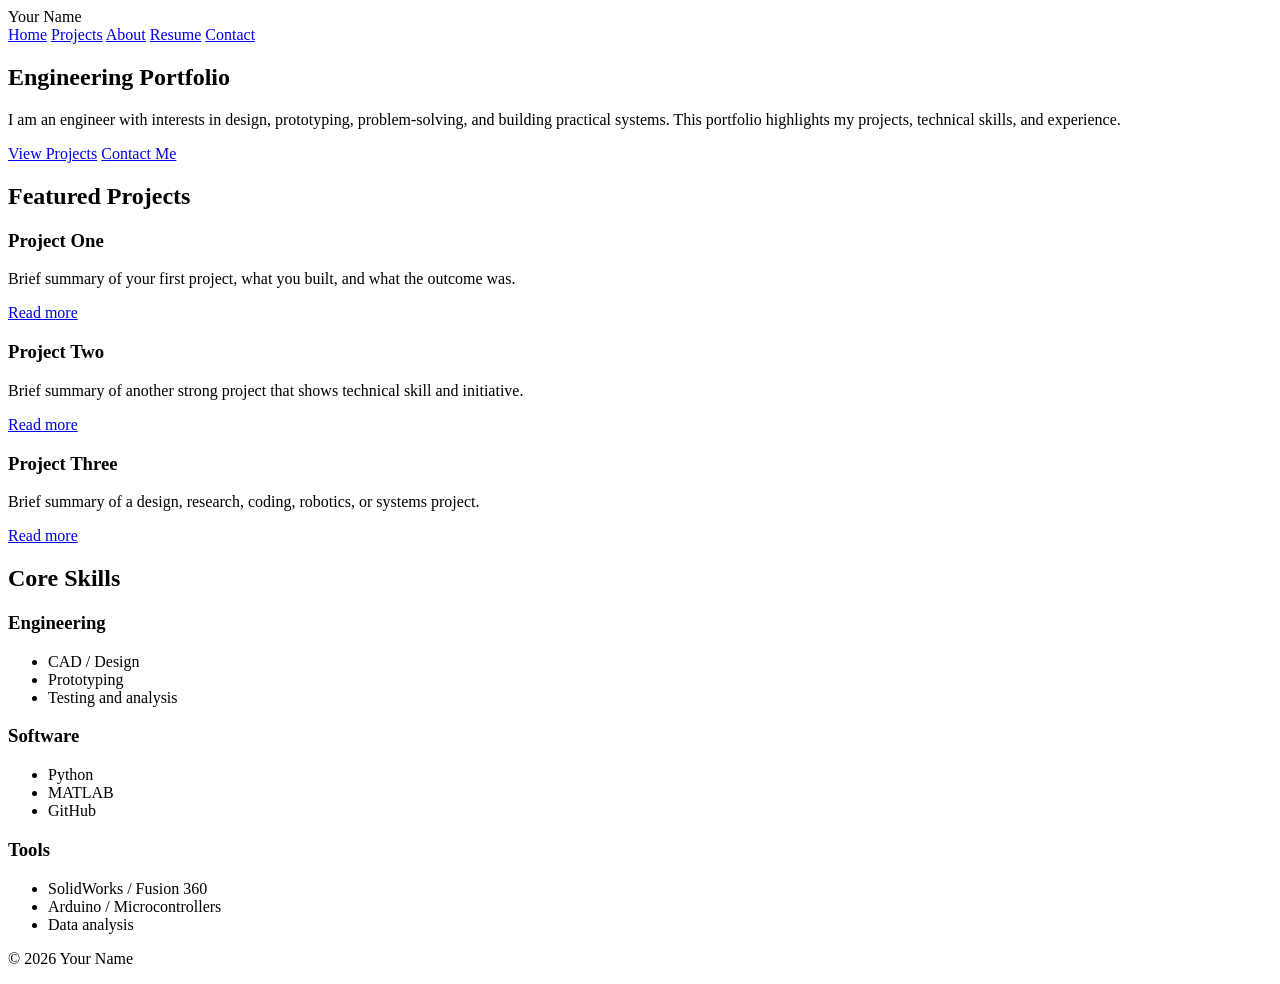
==== about.html @ e5e27752 "Create about.html" ====
<!DOCTYPE html>
<html lang="en">
<head>
  <meta charset="UTF-8">
  <meta name="viewport" content="width=device-width, initial-scale=1.0">
  <title>Your Name | Engineering Portfolio</title>
  <link rel="stylesheet" href="style.css">
</head>
<body>
  <header>
    <div class="container nav">
      <div class="logo">Your Name</div>
      <nav class="nav-links">
        <a href="index.html">Home</a>
        <a href="projects.html">Projects</a>
        <a href="about.html">About</a>
        <a href="resume.html">Resume</a>
        <a href="contact.html">Contact</a>
      </nav>
    </div>
  </header>

  <main>
    <section class="hero">
      <div class="container">
        <h1>Engineering Portfolio</h1>
        <p>
          I am an engineer with interests in design, prototyping, problem-solving, and building practical systems.
          This portfolio highlights my projects, technical skills, and experience.
        </p>
        <div class="button-group">
          <a class="btn btn-primary" href="projects.html">View Projects</a>
          <a class="btn btn-secondary" href="contact.html">Contact Me</a>
        </div>
      </div>
    </section>

    <section>
      <div class="container">
        <h2 class="section-title">Featured Projects</h2>
        <div class="card-grid">
          <div class="card">
            <h3>Project One</h3>
            <p>Brief summary of your first project, what you built, and what the outcome was.</p>
            <a href="projects.html">Read more</a>
          </div>
          <div class="card">
            <h3>Project Two</h3>
            <p>Brief summary of another strong project that shows technical skill and initiative.</p>
            <a href="projects.html">Read more</a>
          </div>
          <div class="card">
            <h3>Project Three</h3>
            <p>Brief summary of a design, research, coding, robotics, or systems project.</p>
            <a href="projects.html">Read more</a>
          </div>
        </div>
      </div>
    </section>

    <section>
      <div class="container">
        <h2 class="section-title">Core Skills</h2>
        <div class="card-grid">
          <div class="card">
            <h3>Engineering</h3>
            <ul class="skills-list">
              <li>CAD / Design</li>
              <li>Prototyping</li>
              <li>Testing and analysis</li>
            </ul>
          </div>
          <div class="card">
            <h3>Software</h3>
            <ul class="skills-list">
              <li>Python</li>
              <li>MATLAB</li>
              <li>GitHub</li>
            </ul>
          </div>
          <div class="card">
            <h3>Tools</h3>
            <ul class="skills-list">
              <li>SolidWorks / Fusion 360</li>
              <li>Arduino / Microcontrollers</li>
              <li>Data analysis</li>
            </ul>
          </div>
        </div>
      </div>
    </section>
  </main>

  <footer>
    <div class="container">
      <p>© 2026 Your Name</p>
    </div>
  </footer>
</body>
</html>
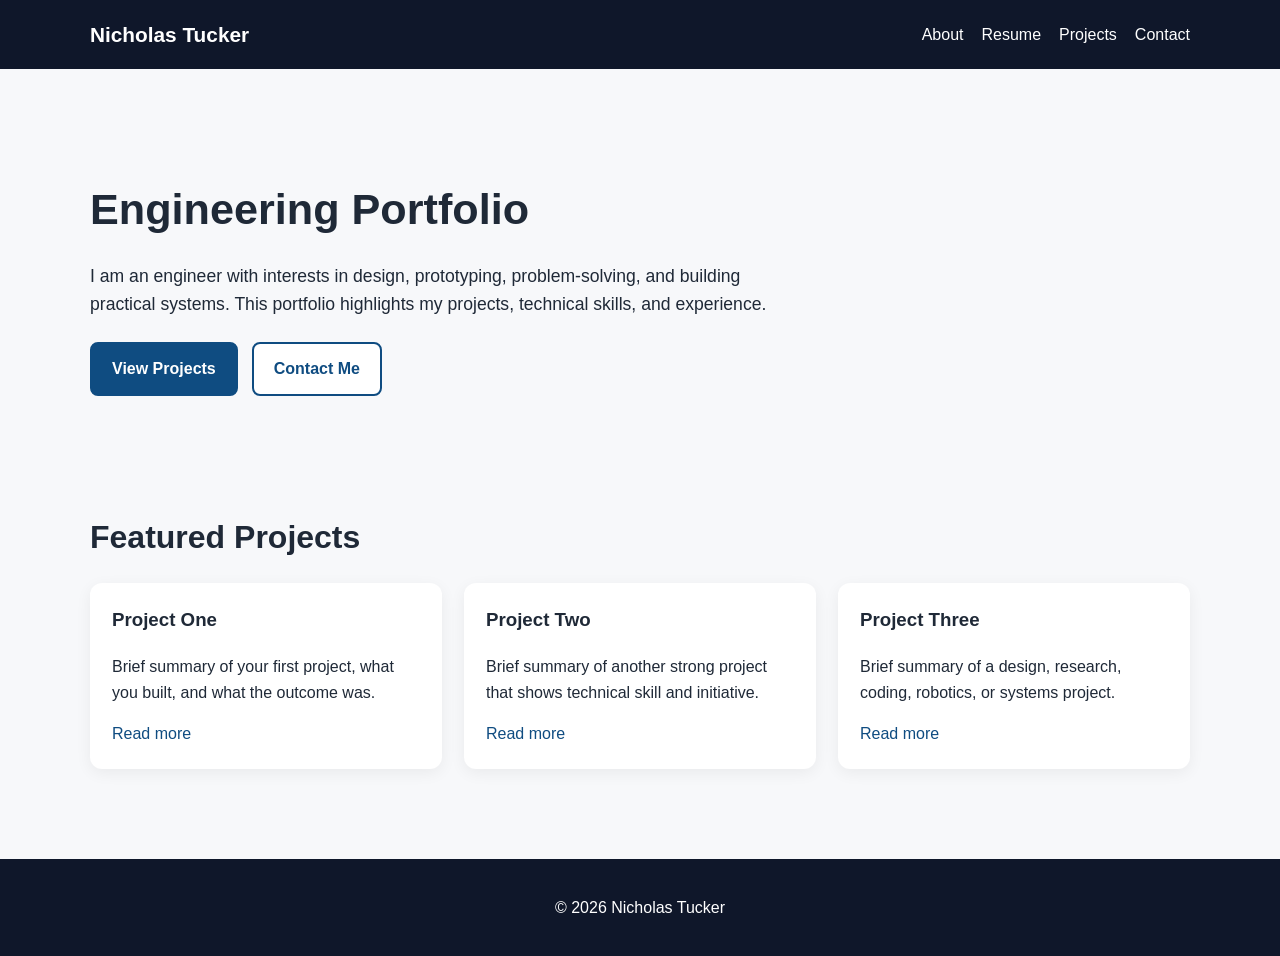
==== commit db328ee2: "Rename abou.html to about.html" ====
--- a/about.html
+++ b/about.html
@@ -3,18 +3,17 @@
 <head>
   <meta charset="UTF-8">
   <meta name="viewport" content="width=device-width, initial-scale=1.0">
-  <title>Your Name | Engineering Portfolio</title>
+  <title>Nicholas Tucker | Engineering Portfolio</title>
   <link rel="stylesheet" href="style.css">
 </head>
 <body>
   <header>
     <div class="container nav">
-      <div class="logo">Your Name</div>
+      <div class="logo">Nicholas Tucker</div>
       <nav class="nav-links">
-        <a href="index.html">Home</a>
-        <a href="projects.html">Projects</a>
         <a href="about.html">About</a>
         <a href="resume.html">Resume</a>
+        <a href="projects.html">Projects</a>
         <a href="contact.html">Contact</a>
       </nav>
     </div>
@@ -58,42 +57,12 @@
       </div>
     </section>
 
-    <section>
-      <div class="container">
-        <h2 class="section-title">Core Skills</h2>
-        <div class="card-grid">
-          <div class="card">
-            <h3>Engineering</h3>
-            <ul class="skills-list">
-              <li>CAD / Design</li>
-              <li>Prototyping</li>
-              <li>Testing and analysis</li>
-            </ul>
-          </div>
-          <div class="card">
-            <h3>Software</h3>
-            <ul class="skills-list">
-              <li>Python</li>
-              <li>MATLAB</li>
-              <li>GitHub</li>
-            </ul>
-          </div>
-          <div class="card">
-            <h3>Tools</h3>
-            <ul class="skills-list">
-              <li>SolidWorks / Fusion 360</li>
-              <li>Arduino / Microcontrollers</li>
-              <li>Data analysis</li>
-            </ul>
-          </div>
-        </div>
-      </div>
-    </section>
+
   </main>
 
   <footer>
     <div class="container">
-      <p>© 2026 Your Name</p>
+      <p>© 2026 Nicholas Tucker</p>
     </div>
   </footer>
 </body>
--- a/style.css
+++ b/style.css
@@ -0,0 +1,171 @@
+* {
+  box-sizing: border-box;
+}
+
+body {
+  margin: 0;
+  font-family: Arial, Helvetica, sans-serif;
+  line-height: 1.6;
+  background: #f7f8fa;
+  color: #1f2937;
+}
+
+a {
+  color: #0f4c81;
+  text-decoration: none;
+}
+
+a:hover {
+  text-decoration: underline;
+}
+
+header {
+  background: #0f172a;
+  color: white;
+  padding: 18px 0;
+}
+
+.container {
+  width: 90%;
+  max-width: 1100px;
+  margin: 0 auto;
+}
+
+.nav {
+  display: flex;
+  justify-content: space-between;
+  align-items: center;
+  gap: 20px;
+  flex-wrap: wrap;
+}
+
+.logo {
+  font-size: 1.3rem;
+  font-weight: bold;
+}
+
+.nav-links {
+  display: flex;
+  gap: 18px;
+  flex-wrap: wrap;
+}
+
+.nav-links a {
+  color: white;
+  font-weight: 500;
+}
+
+.hero {
+  padding: 70px 0 50px;
+}
+
+.hero h1 {
+  font-size: 2.7rem;
+  margin-bottom: 10px;
+}
+
+.hero p {
+  font-size: 1.1rem;
+  max-width: 700px;
+}
+
+.button-group {
+  margin-top: 24px;
+  display: flex;
+  gap: 14px;
+  flex-wrap: wrap;
+}
+
+.btn {
+  display: inline-block;
+  padding: 12px 20px;
+  border-radius: 8px;
+  font-weight: bold;
+  border: 2px solid #0f4c81;
+}
+
+.btn-primary {
+  background: #0f4c81;
+  color: white;
+}
+
+.btn-secondary {
+  background: white;
+  color: #0f4c81;
+}
+
+section {
+  padding: 40px 0;
+}
+
+.section-title {
+  font-size: 2rem;
+  margin-bottom: 20px;
+}
+
+.card-grid {
+  display: grid;
+  grid-template-columns: repeat(auto-fit, minmax(260px, 1fr));
+  gap: 22px;
+}
+
+.card {
+  background: white;
+  padding: 22px;
+  border-radius: 12px;
+  box-shadow: 0 4px 16px rgba(0, 0, 0, 0.06);
+}
+
+.card h3 {
+  margin-top: 0;
+}
+
+.skills-list,
+.info-list {
+  padding-left: 20px;
+}
+
+.page-header {
+  padding: 50px 0 20px;
+}
+
+.page-header h1 {
+  margin-bottom: 10px;
+}
+
+.project-item {
+  background: white;
+  padding: 24px;
+  border-radius: 12px;
+  box-shadow: 0 4px 16px rgba(0, 0, 0, 0.06);
+  margin-bottom: 24px;
+}
+
+.project-item h2 {
+  margin-top: 0;
+}
+
+footer {
+  margin-top: 50px;
+  background: #0f172a;
+  color: white;
+  text-align: center;
+  padding: 20px 0;
+}
+
+.resume-box {
+  background: white;
+  padding: 24px;
+  border-radius: 12px;
+  box-shadow: 0 4px 16px rgba(0, 0, 0, 0.06);
+}
+
+.contact-links p {
+  margin: 10px 0;
+}
+
+@media (max-width: 700px) {
+  .hero h1 {
+    font-size: 2rem;
+  }
+}
